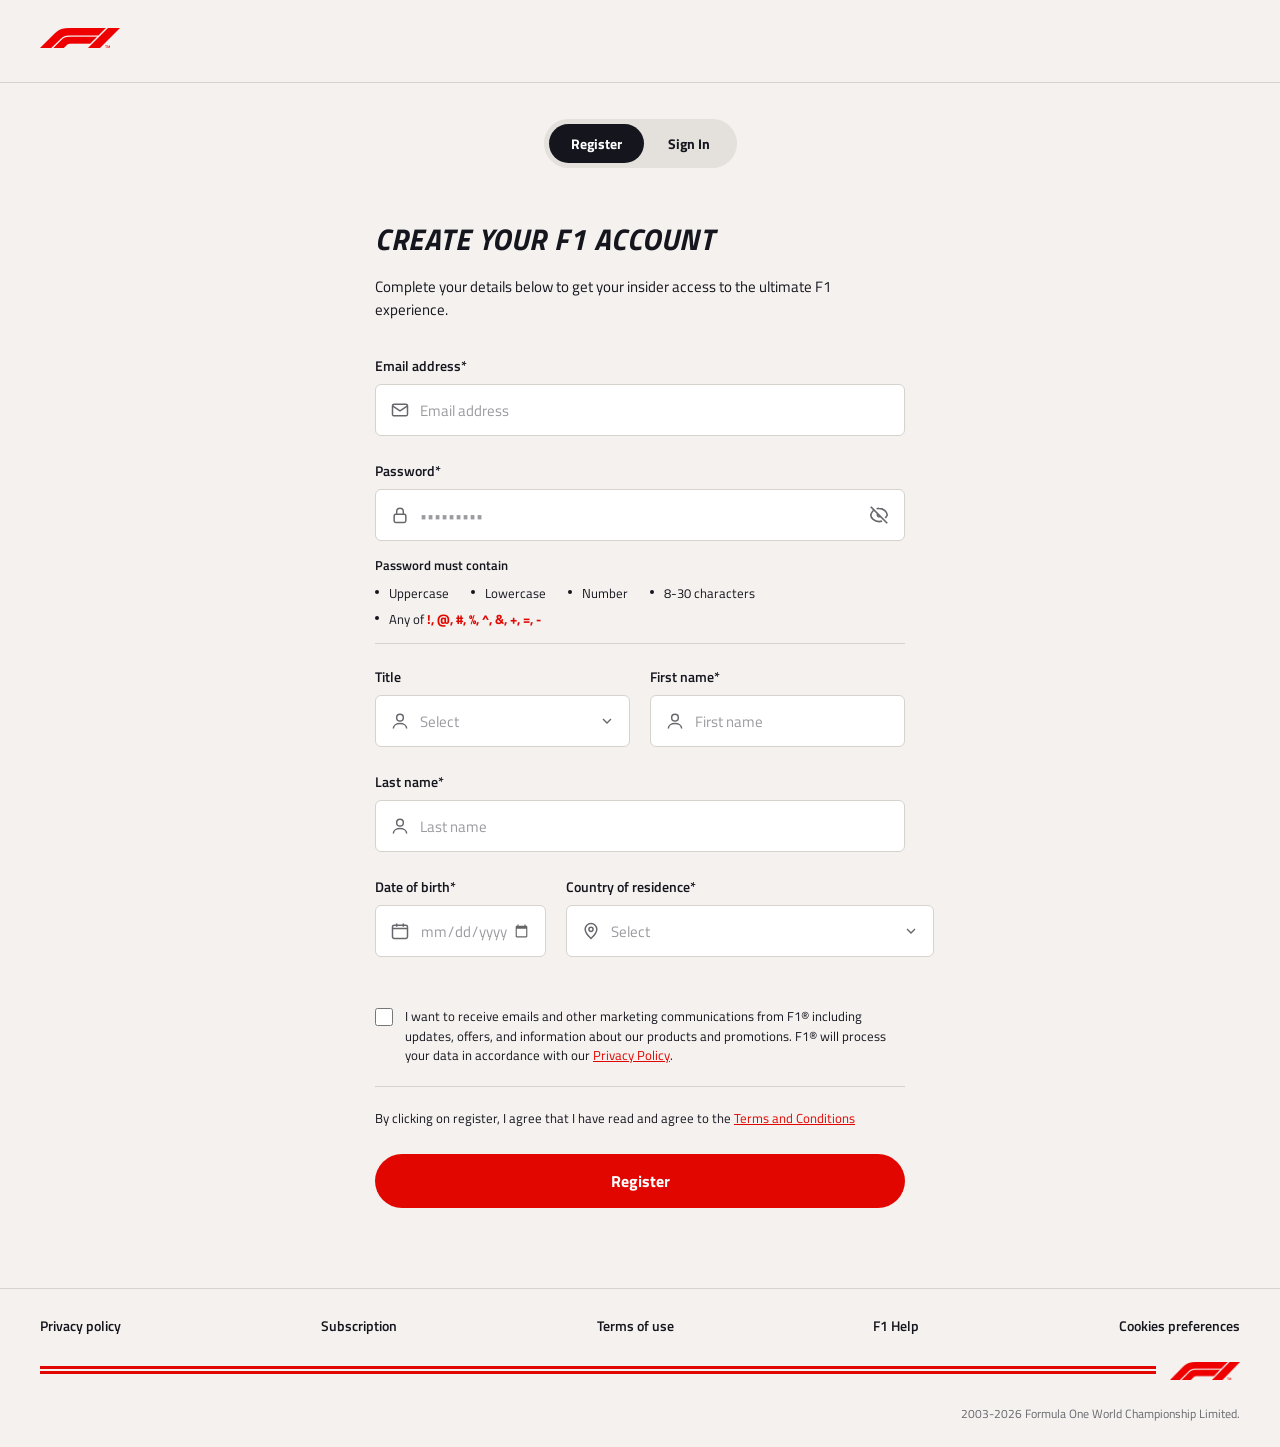
==== register.html @ 1e9dd78a "Initial commit Co-Authored-By: Claude Opus 5.5 <noreply@anthropic.com>" ====
<!DOCTYPE html>
<html lang="en">
<head>
<meta charset="UTF-8">
<meta name="viewport" content="width=device-width, initial-scale=1.0">
<title>Create your F1 account</title>
<link rel="icon" href="favicon.ico" sizes="any">
<link rel="apple-touch-icon" href="favicon.png">
<link rel="preconnect" href="https://fonts.googleapis.com">
<link rel="preconnect" href="https://fonts.gstatic.com" crossorigin>
<link href="https://fonts.googleapis.com/css2?family=Titillium+Web:ital,wght@0,400;0,600;0,700;0,900;1,900&display=swap" rel="stylesheet">
<link rel="stylesheet" href="styles.css">
</head>
<body>

  <!-- Header -->
  <header class="site-header">
    <span class="f1-logo" aria-label="F1 logo">
      <img src="F1.svg.webp" alt="" aria-hidden="true">
    </span>
  </header>

  <!-- Main -->
  <main class="main">
    <div class="auth-wrap">

      <!-- Toggle -->
      <div class="toggle">
        <div class="toggle-group">
          <a href="register.html" class="active">Register</a>
          <a href="index.html">Sign In</a>
        </div>
      </div>

      <h1 class="auth-title">Create your F1 account</h1>
      <p class="auth-subtitle">Complete your details below to get your insider access to the ultimate F1 experience.</p>

      <form action="#" method="post" novalidate>

        <!-- Email -->
        <div class="field">
          <label for="email">Email address*</label>
          <div class="input-shell">
            <svg class="lead-icon" viewBox="0 0 24 24" fill="none" stroke="currentColor" stroke-width="1.8" aria-hidden="true">
              <rect x="3" y="5" width="18" height="14" rx="2"/>
              <path d="M3 7l9 6 9-6"/>
            </svg>
            <input type="email" id="email" name="email" placeholder="Email address" autocomplete="email">
          </div>
        </div>

        <!-- Password -->
        <div class="field" style="margin-bottom:14px;">
          <label for="password">Password*</label>
          <div class="input-shell">
            <svg class="lead-icon" viewBox="0 0 24 24" fill="none" stroke="currentColor" stroke-width="1.8" aria-hidden="true">
              <rect x="5" y="11" width="14" height="10" rx="2"/>
              <path d="M8 11V8a4 4 0 0 1 8 0v3"/>
            </svg>
            <input type="password" id="password" name="password" placeholder="•••••••••" autocomplete="new-password">
            <svg class="trail-icon" viewBox="0 0 24 24" fill="none" stroke="currentColor" stroke-width="1.8" aria-hidden="true">
              <path d="M3 3l18 18"/>
              <path d="M10.6 10.6a2 2 0 0 0 2.8 2.8"/>
              <path d="M9.4 5.1A9.5 9.5 0 0 1 12 4.8c5 0 9 4.2 9 7.2a11 11 0 0 1-2.2 3.2"/>
              <path d="M6.1 6.8A11 11 0 0 0 3 12c0 3 4 7.2 9 7.2 1.2 0 2.3-.2 3.3-.6"/>
            </svg>
          </div>

          <div class="pwd-hints">
            <div class="hints-title">Password must contain</div>
            <ul>
              <li>Uppercase</li>
              <li>Lowercase</li>
              <li>Number</li>
              <li>8-30 characters</li>
              <li>Any of <code>!, @, #, %, ^, &amp;, +, =, -</code></li>
            </ul>
          </div>
        </div>

        <hr class="hr-top">

        <!-- Title + First name -->
        <div class="row-2">
          <div class="field">
            <label for="title">Title</label>
            <div class="input-shell">
              <svg class="lead-icon" viewBox="0 0 24 24" fill="none" stroke="currentColor" stroke-width="1.8" aria-hidden="true">
                <circle cx="12" cy="8" r="4"/>
                <path d="M4 21c0-4 4-6 8-6s8 2 8 6"/>
              </svg>
              <select id="title" name="title">
                <option value="" selected>Select</option>
                <option value="mr">Mr</option>
                <option value="mrs">Mrs</option>
                <option value="ms">Ms</option>
                <option value="miss">Miss</option>
              </select>
              <svg class="chevron" viewBox="0 0 24 24" fill="none" stroke="currentColor" stroke-width="2" aria-hidden="true">
                <path d="M6 9l6 6 6-6"/>
              </svg>
            </div>
          </div>

          <div class="field">
            <label for="firstname">First name*</label>
            <div class="input-shell">
              <svg class="lead-icon" viewBox="0 0 24 24" fill="none" stroke="currentColor" stroke-width="1.8" aria-hidden="true">
                <circle cx="12" cy="8" r="4"/>
                <path d="M4 21c0-4 4-6 8-6s8 2 8 6"/>
              </svg>
              <input type="text" id="firstname" name="firstname" placeholder="First name" autocomplete="given-name">
            </div>
          </div>
        </div>

        <!-- Last name -->
        <div class="field">
          <label for="lastname">Last name*</label>
          <div class="input-shell">
            <svg class="lead-icon" viewBox="0 0 24 24" fill="none" stroke="currentColor" stroke-width="1.8" aria-hidden="true">
              <circle cx="12" cy="8" r="4"/>
              <path d="M4 21c0-4 4-6 8-6s8 2 8 6"/>
            </svg>
            <input type="text" id="lastname" name="lastname" placeholder="Last name" autocomplete="family-name">
          </div>
        </div>

        <!-- DOB + Country -->
        <div class="row-2">
          <div class="field">
            <label for="dob">Date of birth*</label>
            <div class="input-shell">
              <svg class="lead-icon" viewBox="0 0 24 24" fill="none" stroke="currentColor" stroke-width="1.8" aria-hidden="true">
                <rect x="3" y="5" width="18" height="16" rx="2"/>
                <path d="M3 9h18M8 3v4M16 3v4"/>
              </svg>
              <input type="date" id="dob" name="dob" min="1900-01-01" max="2026-10-14" autocomplete="bday" required>
            </div>
          </div>

          <div class="field">
            <label for="country">Country of residence*</label>
            <div class="input-shell">
              <svg class="lead-icon" viewBox="0 0 24 24" fill="none" stroke="currentColor" stroke-width="1.8" aria-hidden="true">
                <path d="M12 21s7-6.2 7-11a7 7 0 0 0-14 0c0 4.8 7 11 7 11z"/>
                <circle cx="12" cy="10" r="2.5"/>
              </svg>
              <select id="country" name="country">
                <option value="" selected>Select</option>
                <option>Afghanistan</option>
                <option>Åland Islands</option>
                <option>Albania</option>
                <option>Algeria</option>
                <option>American Samoa</option>
                <option>Andorra</option>
                <option>Angola</option>
                <option>Anguilla</option>
                <option>Antarctica</option>
                <option>Antigua and Barbuda</option>
                <option>Argentina</option>
                <option>Armenia</option>
                <option>Aruba</option>
                <option>Australia</option>
                <option>Austria</option>
                <option>Azerbaijan</option>
                <option>Bahamas</option>
                <option>Bahrain</option>
                <option>Bangladesh</option>
                <option>Barbados</option>
                <option>Belarus</option>
                <option>Belgium</option>
                <option>Belize</option>
                <option>Benin</option>
                <option>Bermuda</option>
                <option>Bhutan</option>
                <option>Bolivia</option>
                <option>Bonaire, Sint Eustatius and Saba</option>
                <option>Bosnia and Herzegovina</option>
                <option>Botswana</option>
                <option>Bouvet Island</option>
                <option>Brazil</option>
                <option>British Indian Ocean Territory</option>
                <option>British Virgin Islands</option>
                <option>Brunei</option>
                <option>Bulgaria</option>
                <option>Burkina Faso</option>
                <option>Burundi</option>
                <option>Cabo Verde</option>
                <option>Cambodia</option>
                <option>Cameroon</option>
                <option>Canada</option>
                <option>Cayman Islands</option>
                <option>Central African Republic</option>
                <option>Chad</option>
                <option>Chile</option>
                <option>China</option>
                <option>Christmas Island</option>
                <option>Cocos (Keeling) Islands</option>
                <option>Colombia</option>
                <option>Comoros</option>
                <option>Congo</option>
                <option>Cook Islands</option>
                <option>Costa Rica</option>
                <option>Côte d'Ivoire</option>
                <option>Croatia</option>
                <option>Cuba</option>
                <option>Curaçao</option>
                <option>Cyprus</option>
                <option>Czechia</option>
                <option>Democratic Republic of the Congo</option>
                <option>Denmark</option>
                <option>Djibouti</option>
                <option>Dominica</option>
                <option>Dominican Republic</option>
                <option>Ecuador</option>
                <option>Egypt</option>
                <option>El Salvador</option>
                <option>Equatorial Guinea</option>
                <option>Eritrea</option>
                <option>Estonia</option>
                <option>Eswatini</option>
                <option>Ethiopia</option>
                <option>Falkland Islands</option>
                <option>Faroe Islands</option>
                <option>Fiji</option>
                <option>Finland</option>
                <option>France</option>
                <option>French Guiana</option>
                <option>French Polynesia</option>
                <option>French Southern Territories</option>
                <option>Gabon</option>
                <option>Gambia</option>
                <option>Georgia</option>
                <option>Germany</option>
                <option>Ghana</option>
                <option>Gibraltar</option>
                <option>Greece</option>
                <option>Greenland</option>
                <option>Grenada</option>
                <option>Guadeloupe</option>
                <option>Guam</option>
                <option>Guatemala</option>
                <option>Guernsey</option>
                <option>Guinea</option>
                <option>Guinea-Bissau</option>
                <option>Guyana</option>
                <option>Haiti</option>
                <option>Heard Island and McDonald Islands</option>
                <option>Holy See</option>
                <option>Honduras</option>
                <option>Hong Kong</option>
                <option>Hungary</option>
                <option>Iceland</option>
                <option>India</option>
                <option>Indonesia</option>
                <option>Iran</option>
                <option>Iraq</option>
                <option>Ireland</option>
                <option>Isle of Man</option>
                <option>Israel</option>
                <option>Italy</option>
                <option>Jamaica</option>
                <option>Japan</option>
                <option>Jersey</option>
                <option>Jordan</option>
                <option>Kazakhstan</option>
                <option>Kenya</option>
                <option>Kiribati</option>
                <option>Kosovo</option>
                <option>Kuwait</option>
                <option>Kyrgyzstan</option>
                <option>Laos</option>
                <option>Latvia</option>
                <option>Lebanon</option>
                <option>Lesotho</option>
                <option>Liberia</option>
                <option>Libya</option>
                <option>Liechtenstein</option>
                <option>Lithuania</option>
                <option>Luxembourg</option>
                <option>Macao</option>
                <option>Madagascar</option>
                <option>Malawi</option>
                <option>Malaysia</option>
                <option>Maldives</option>
                <option>Mali</option>
                <option>Malta</option>
                <option>Marshall Islands</option>
                <option>Martinique</option>
                <option>Mauritania</option>
                <option>Mauritius</option>
                <option>Mayotte</option>
                <option>Mexico</option>
                <option>Micronesia</option>
                <option>Moldova</option>
                <option>Monaco</option>
                <option>Mongolia</option>
                <option>Montenegro</option>
                <option>Montserrat</option>
                <option>Morocco</option>
                <option>Mozambique</option>
                <option>Myanmar</option>
                <option>Namibia</option>
                <option>Nauru</option>
                <option>Nepal</option>
                <option>Netherlands</option>
                <option>New Caledonia</option>
                <option>New Zealand</option>
                <option>Nicaragua</option>
                <option>Niger</option>
                <option>Nigeria</option>
                <option>Niue</option>
                <option>Norfolk Island</option>
                <option>North Korea</option>
                <option>North Macedonia</option>
                <option>Northern Mariana Islands</option>
                <option>Norway</option>
                <option>Oman</option>
                <option>Pakistan</option>
                <option>Palau</option>
                <option>Palestine</option>
                <option>Panama</option>
                <option>Papua New Guinea</option>
                <option>Paraguay</option>
                <option>Peru</option>
                <option>Philippines</option>
                <option>Pitcairn Islands</option>
                <option>Poland</option>
                <option>Portugal</option>
                <option>Puerto Rico</option>
                <option>Qatar</option>
                <option>Réunion</option>
                <option>Romania</option>
                <option>Russia</option>
                <option>Rwanda</option>
                <option>Saint Barthélemy</option>
                <option>Saint Helena, Ascension and Tristan da Cunha</option>
                <option>Saint Kitts and Nevis</option>
                <option>Saint Lucia</option>
                <option>Saint Martin</option>
                <option>Saint Pierre and Miquelon</option>
                <option>Saint Vincent and the Grenadines</option>
                <option>Samoa</option>
                <option>San Marino</option>
                <option>São Tomé and Príncipe</option>
                <option>Saudi Arabia</option>
                <option>Senegal</option>
                <option>Serbia</option>
                <option>Seychelles</option>
                <option>Sierra Leone</option>
                <option>Singapore</option>
                <option>Sint Maarten</option>
                <option>Slovakia</option>
                <option>Slovenia</option>
                <option>Solomon Islands</option>
                <option>Somalia</option>
                <option>South Africa</option>
                <option>South Georgia and the South Sandwich Islands</option>
                <option>South Korea</option>
                <option>South Sudan</option>
                <option>Spain</option>
                <option>Sri Lanka</option>
                <option>Sudan</option>
                <option>Suriname</option>
                <option>Svalbard and Jan Mayen</option>
                <option>Sweden</option>
                <option>Switzerland</option>
                <option>Syria</option>
                <option>Taiwan</option>
                <option>Tajikistan</option>
                <option>Tanzania</option>
                <option>Thailand</option>
                <option>Timor-Leste</option>
                <option>Togo</option>
                <option>Tokelau</option>
                <option>Tonga</option>
                <option>Trinidad and Tobago</option>
                <option>Tunisia</option>
                <option>Turkey</option>
                <option>Turkmenistan</option>
                <option>Turks and Caicos Islands</option>
                <option>Tuvalu</option>
                <option>Uganda</option>
                <option>Ukraine</option>
                <option>United Arab Emirates</option>
                <option>United Kingdom</option>
                <option>United States</option>
                <option>United States Minor Outlying Islands</option>
                <option>United States Virgin Islands</option>
                <option>Uruguay</option>
                <option>Uzbekistan</option>
                <option>Vanuatu</option>
                <option>Venezuela</option>
                <option>Vietnam</option>
                <option>Wallis and Futuna</option>
                <option>Western Sahara</option>
                <option>Yemen</option>
                <option>Zambia</option>
                <option>Zimbabwe</option>
              </select>
              <svg class="chevron" viewBox="0 0 24 24" fill="none" stroke="currentColor" stroke-width="2" aria-hidden="true">
                <path d="M6 9l6 6 6-6"/>
              </svg>
            </div>
          </div>
        </div>

        <!-- Consent -->
        <label class="consent">
          <input type="checkbox" name="marketing">
          <span>I want to receive emails and other marketing communications from F1&reg; including updates, offers, and information about our products and promotions. F1&reg; will process your data in accordance with our <a href="#">Privacy Policy</a>.</span>
        </label>

        <hr class="divider" style="margin:0 0 22px;">

        <p class="terms">By clicking on register, I agree that I have read and agree to the <a href="#">Terms and Conditions</a></p>

        <button type="submit" class="btn-primary">Register</button>
      </form>

    </div>
  </main>

  <!-- Footer -->
  <footer class="site-footer">
    <nav class="footer-links">
      <a href="#">Privacy policy</a>
      <a href="#">Subscription</a>
      <a href="#">Terms of use</a>
      <a href="#">F1 Help</a>
      <a href="#">Cookies preferences</a>
    </nav>
    <div class="footer-bar">
      <div class="stripes"></div>
      <span class="f1-logo f1-mark" aria-label="F1 logo">
        <img src="F1.svg.webp" alt="" aria-hidden="true">
      </span>
    </div>
    <p class="copyright">2003-2026 Formula One World Championship Limited.</p>
  </footer>

</body>
</html>
---- styles.css ----
/* ===== F1 Account - Shared Styles ===== */

@font-face {
  font-family: 'F1Display';
  src: local('Arial Black'), local('Arial');
}

* {
  margin: 0;
  padding: 0;
  box-sizing: border-box;
}

:root {
  --f1-red: #e10600;
  --f1-red-dark: #c10500;
  --bg: #f4f1ee;
  --black: #15151e;
  --text: #15151e;
  --muted: #67676d;
  --border: #d6d2cd;
  --field-bg: #ffffff;
  --footer-line: #d6d2cd;
}

html, body {
  height: 100%;
}

body {
  font-family: 'Titillium Web', 'Segoe UI', Arial, sans-serif;
  background: var(--bg);
  color: var(--text);
  display: flex;
  flex-direction: column;
  min-height: 100vh;
  -webkit-font-smoothing: antialiased;
}

/* ===== Header ===== */
.site-header {
  padding: 28px 40px;
  border-bottom: 1px solid var(--footer-line);
}

.site-header .logo {
  width: 80px;
  height: auto;
  display: block;
}

/* F1 logo */
.f1-logo {
  display: inline-block;
  width: 80px;
  height: auto;
  position: relative;
}

.f1-logo img {
  width: 100%;
  height: auto;
  display: block;
}

/* ===== Main layout ===== */
.main {
  flex: 1;
  display: flex;
  justify-content: center;
  padding: 36px 20px 80px;
}

.auth-wrap {
  width: 100%;
  max-width: 530px;
}

/* ===== Toggle (Register / Sign In) ===== */
.toggle {
  display: flex;
  justify-content: center;
  margin-bottom: 48px;
}

.toggle-group {
  display: inline-flex;
  background: #e4e0db;
  border-radius: 999px;
  padding: 5px;
  gap: 2px;
}

.toggle-group a {
  text-decoration: none;
  font-weight: 700;
  font-size: 14px;
  color: var(--black);
  padding: 9px 22px;
  border-radius: 999px;
  transition: background .15s ease, color .15s ease;
  white-space: nowrap;
}

.toggle-group a.active {
  background: var(--black);
  color: #fff;
}

/* ===== Headings ===== */
.auth-title {
  font-family: 'Titillium Web', Arial, sans-serif;
  font-weight: 900;
  font-style: italic;
  font-size: 30px;
  letter-spacing: .5px;
  text-transform: uppercase;
  color: var(--black);
  margin-bottom: 14px;
}

.auth-subtitle {
  font-size: 15px;
  color: var(--text);
  line-height: 1.5;
  margin-bottom: 34px;
}

/* ===== Form fields ===== */
.field {
  margin-bottom: 24px;
}

.field label {
  display: block;
  font-size: 14px;
  font-weight: 600;
  margin-bottom: 8px;
  color: var(--black);
}

.input-shell {
  position: relative;
  display: flex;
  align-items: center;
  background: var(--field-bg);
  border: 1px solid var(--border);
  border-radius: 6px;
  height: 52px;
  padding: 0 14px;
}

.input-shell:focus-within {
  border-color: var(--black);
}

.input-shell .lead-icon {
  width: 20px;
  height: 20px;
  flex: 0 0 20px;
  color: var(--muted);
  margin-right: 10px;
}

.input-shell input,
.input-shell select {
  flex: 1;
  border: none;
  outline: none;
  background: transparent;
  font-size: 15px;
  color: var(--text);
  font-family: inherit;
  height: 100%;
}

.input-shell input::placeholder {
  color: #9a9a9f;
}

.input-shell select {
  color: #9a9a9f;
  appearance: none;
  cursor: pointer;
}

/* Date picker: grey "mm/dd/yyyy" until a date is chosen, calendar button at the end */
.input-shell input[type="date"]:invalid {
  color: #9a9a9f;
}

.input-shell input[type="date"]::-webkit-calendar-picker-indicator {
  cursor: pointer;
  opacity: 0.6;
}

.input-shell input[type="date"]::-webkit-calendar-picker-indicator:hover {
  opacity: 1;
}

.input-shell .trail-icon {
  width: 22px;
  height: 22px;
  flex: 0 0 22px;
  color: var(--muted);
  cursor: pointer;
}

.input-shell .chevron {
  width: 16px;
  height: 16px;
  flex: 0 0 16px;
  color: var(--muted);
  pointer-events: none;
}

/* ===== Password hints ===== */
.pwd-hints {
  margin-top: 14px;
  font-size: 13px;
}

.pwd-hints .hints-title {
  font-weight: 600;
  margin-bottom: 8px;
}

.pwd-hints ul {
  list-style: none;
  display: flex;
  flex-wrap: wrap;
  gap: 6px 22px;
}

.pwd-hints li {
  position: relative;
  padding-left: 14px;
  color: var(--text);
}

.pwd-hints li::before {
  content: "";
  position: absolute;
  left: 0;
  top: 7px;
  width: 4px;
  height: 4px;
  border-radius: 50%;
  background: var(--black);
}

.pwd-hints code {
  font-family: inherit;
  color: var(--f1-red);
  font-weight: 700;
}

/* ===== Two-column rows ===== */
.row-2 {
  display: flex;
  gap: 20px;
}

.row-2 .field {
  flex: 1;
}

/* ===== Button ===== */
.btn-primary {
  display: block;
  width: 100%;
  border: none;
  background: var(--f1-red);
  color: #fff;
  font-family: inherit;
  font-weight: 700;
  font-size: 16px;
  height: 54px;
  border-radius: 999px;
  cursor: pointer;
  margin-top: 8px;
  transition: background .15s ease;
}

.btn-primary:hover {
  background: var(--f1-red-dark);
}

/* ===== Links / helpers ===== */
.forgot {
  display: inline-block;
  margin-top: 26px;
  font-size: 14px;
  color: var(--muted);
  text-decoration: underline;
}

.forgot:hover {
  color: var(--black);
}

.divider {
  border: none;
  border-top: 1px solid var(--border);
  margin: 34px 0 26px;
}

.register-cta {
  font-size: 15px;
}

.register-cta strong {
  font-weight: 700;
}

.register-cta a {
  color: var(--f1-red);
  font-weight: 700;
  text-decoration: underline;
  margin-left: 6px;
}

/* ===== Checkbox / consent ===== */
.consent {
  display: flex;
  gap: 12px;
  align-items: flex-start;
  font-size: 13px;
  line-height: 1.5;
  color: var(--text);
  margin: 26px 0 20px;
}

.consent input[type="checkbox"] {
  flex: 0 0 18px;
  width: 18px;
  height: 18px;
  margin-top: 1px;
  accent-color: var(--f1-red);
}

.consent a,
.terms a {
  color: var(--f1-red);
  text-decoration: underline;
}

.terms {
  font-size: 13px;
  line-height: 1.5;
  margin-bottom: 26px;
}

.hr-top {
  border: none;
  border-top: 1px solid var(--border);
  margin-bottom: 22px;
}

/* ===== Footer ===== */
.site-footer {
  margin-top: auto;
}

.footer-links {
  max-width: 1760px;
  margin: 0 auto;
  padding: 26px 40px;
  border-top: 1px solid var(--footer-line);
  display: flex;
  justify-content: space-between;
  flex-wrap: wrap;
  gap: 16px;
}

.footer-links a {
  font-size: 14px;
  font-weight: 600;
  color: var(--black);
  text-decoration: none;
}

.footer-links a:hover {
  color: var(--f1-red);
}

.footer-bar {
  display: flex;
  align-items: center;
  gap: 14px;
  padding: 0 40px 16px;
}

.footer-bar .stripes {
  flex: 1;
  height: 10px;
  background: repeating-linear-gradient(
    to bottom,
    var(--f1-red) 0 3px,
    transparent 3px 5px
  );
}

.footer-bar .f1-mark {
  width: 70px;
  height: auto;
}

.copyright {
  text-align: right;
  font-size: 12px;
  color: var(--muted);
  padding: 8px 40px 24px;
}

/* ===== Responsive ===== */
@media (max-width: 600px) {
  .site-header { padding: 20px; }
  .auth-title { font-size: 24px; }
  .row-2 { flex-direction: column; gap: 0; }
  .footer-links { gap: 12px; }
}
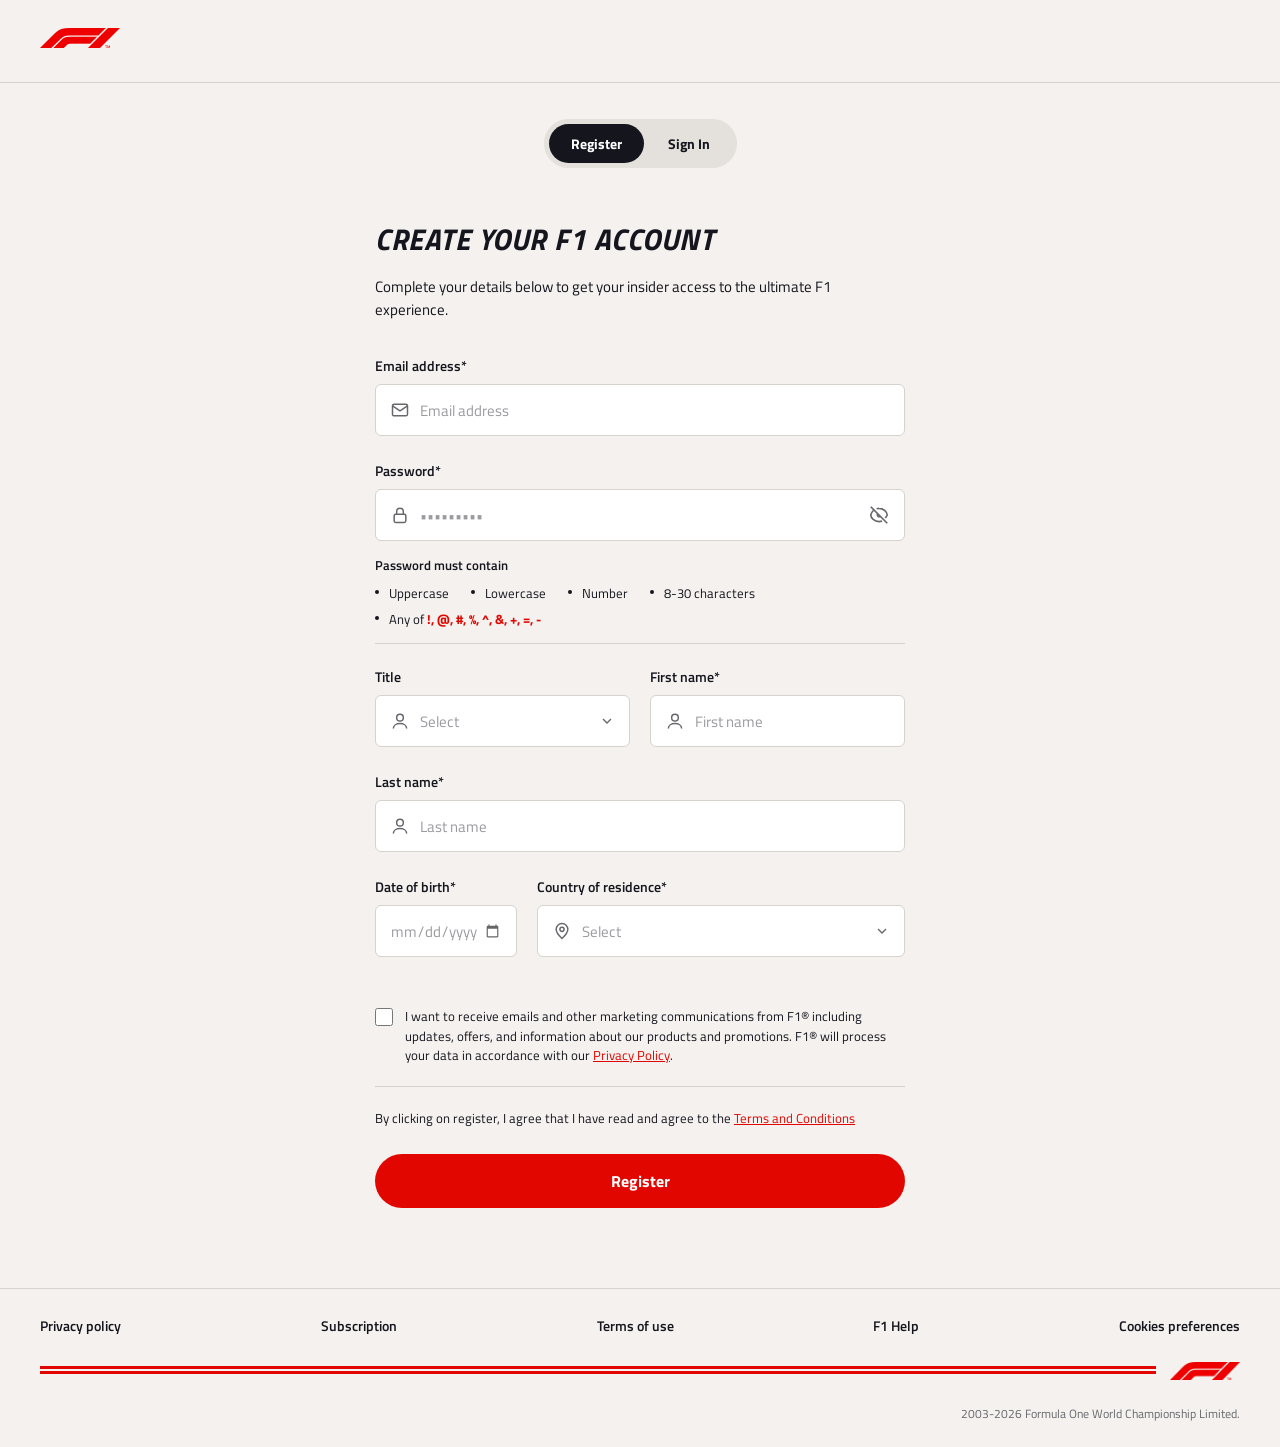
==== commit e3dd4806: "Remove decorative calendar icon from date of birth field Co-Authored-By: Claude Opus 5.5 <noreply@an" ====
--- a/register.html
+++ b/register.html
@@ -131,10 +131,6 @@
           <div class="field">
             <label for="dob">Date of birth*</label>
             <div class="input-shell">
-              <svg class="lead-icon" viewBox="0 0 24 24" fill="none" stroke="currentColor" stroke-width="1.8" aria-hidden="true">
-                <rect x="3" y="5" width="18" height="16" rx="2"/>
-                <path d="M3 9h18M8 3v4M16 3v4"/>
-              </svg>
               <input type="date" id="dob" name="dob" min="1900-01-01" max="2026-10-14" autocomplete="bday" required>
             </div>
           </div>
